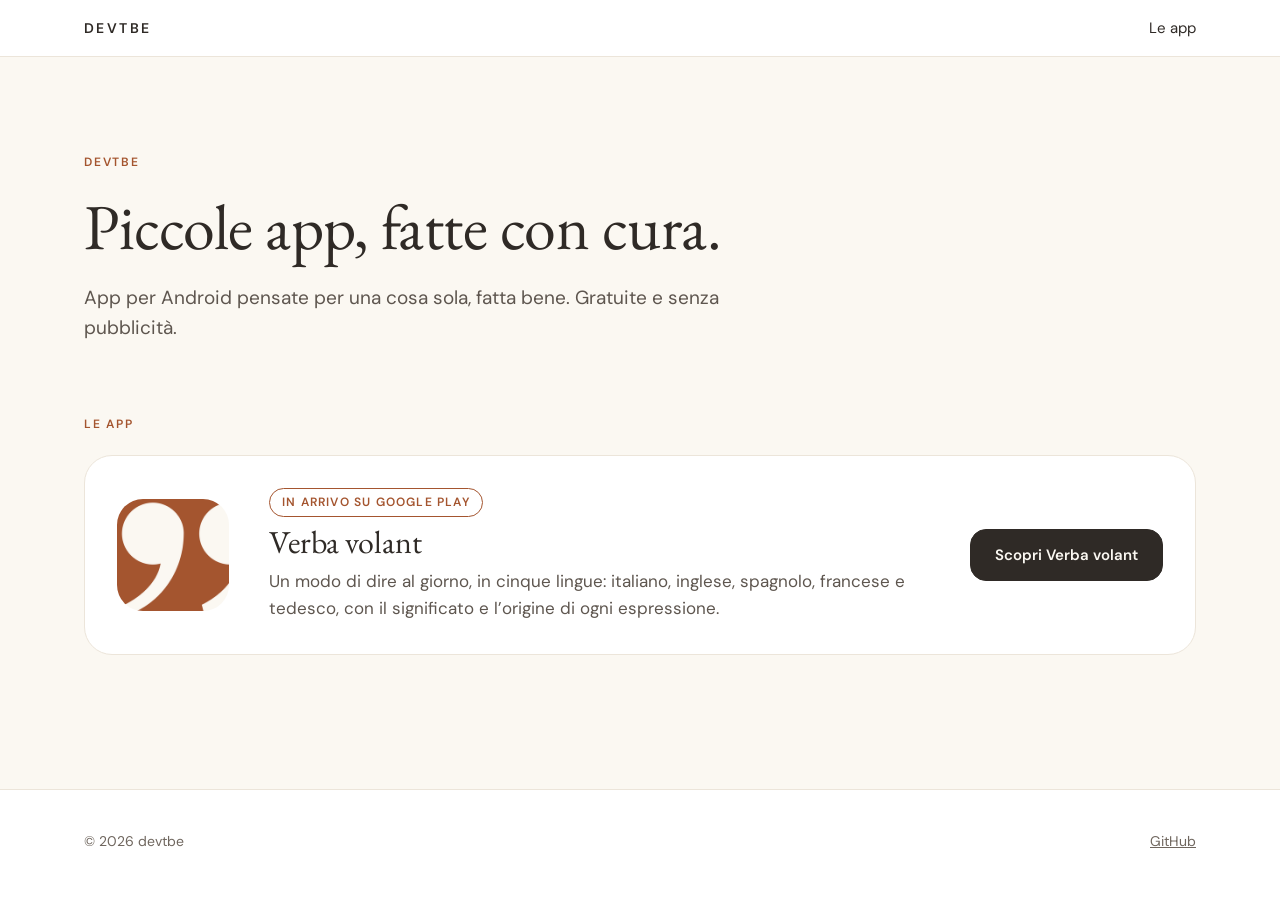
==== index.html @ 335cae1d "Sito devtbe: pagina principale, Verba volant e informativa sulla privacy Co-Authored-By: Claude Opus" ====
<!doctype html>
<html lang="it">
<head>
<meta charset="utf-8">
<meta name="viewport" content="width=device-width, initial-scale=1">
<title>devtbe — app per Android</title>
<meta name="description" content="Piccole app per Android, fatte con cura. Tra queste Verba volant, un modo di dire al giorno in cinque lingue.">
<link rel="icon" href="assets/apple-touch-icon.png">
<link rel="preconnect" href="https://fonts.googleapis.com">
<link rel="preconnect" href="https://fonts.gstatic.com" crossorigin>
<link href="https://fonts.googleapis.com/css2?family=EB+Garamond:ital@0;1&amp;family=DM+Sans:wght@400;500;600&amp;display=swap" rel="stylesheet">
<link rel="stylesheet" href="assets/stile.css">
<style>
.apertura { padding-top: 96px; padding-bottom: 72px; display: flex; flex-direction: column; gap: 20px; }
.apertura .corpo { max-width: 34em; font-size: 19px; }
.app { display: flex; flex-wrap: wrap; align-items: center; gap: 28px 40px; padding: 32px; background: var(--bianco); border: 1px solid var(--linea); border-radius: 28px; margin-bottom: 96px; }
.app img { width: 112px; height: 112px; border-radius: 26px; }
.app .testo { flex: 1 1 360px; min-width: 0; display: flex; flex-direction: column; gap: 8px; }
.app .azioni { display: flex; flex-wrap: wrap; gap: 10px; }
.stato { display: inline-block; align-self: flex-start; font-size: 12px; font-weight: 600; letter-spacing: 1.2px; text-transform: uppercase; color: var(--accento); border: 1px solid var(--accento); border-radius: 999px; padding: 4px 12px; }
</style>
</head>
<body>
<header class="testata">
  <nav class="contenitore" aria-label="Principale">
    <a class="marchio" href="./"><span>devtbe</span></a>
    <div class="voci">
      <a href="#app">Le app</a>
    </div>
  </nav>
</header>

<main>
  <section class="contenitore apertura">
    <p class="occhiello">devtbe</p>
    <h1 class="titolo grande">Piccole app, fatte con cura.</h1>
    <p class="corpo">App per Android pensate per una cosa sola, fatta bene. Gratuite e senza pubblicità.</p>
  </section>

  <section id="app" class="contenitore" aria-labelledby="titolo-app">
    <h2 id="titolo-app" class="occhiello" style="margin-bottom: 20px">Le app</h2>

    <article class="app">
      <img src="assets/verbavolant-icona.png" alt="Icona di Verba volant" width="112" height="112">
      <div class="testo">
        <span class="stato">In arrivo su Google Play</span>
        <h3 class="titolo piccolo" style="font-size: 32px">Verba volant</h3>
        <p class="corpo">Un modo di dire al giorno, in cinque lingue: italiano, inglese, spagnolo, francese e tedesco, con il significato e l’origine di ogni espressione.</p>
      </div>
      <div class="azioni">
        <a class="pulsante" href="verbavolant/">Scopri Verba volant</a>
      </div>
    </article>
  </section>
</main>

<footer class="piede">
  <div class="contenitore">
    <span>© 2026 devtbe</span>
    <a href="https://github.com/devtbe">GitHub</a>
  </div>
</footer>
</body>
</html>
---- assets/stile.css ----
/* devtbe — stile comune a tutte le pagine */
:root {
  --sfondo: #FBF8F2;
  --bianco: #FFFFFF;
  --carta: #F3ECE1;
  --inchiostro: #2F2A26;
  --testo: #5E564F;
  --tenue: #6F665E;
  --lieve: #8F857B;
  --linea: #ECE5DA;
  --filo: #CFC4B6;
  --accento: #A4552F;
  --accento-scuro: #7E3F21;
  --serif: 'EB Garamond', Georgia, serif;
  --sans: 'DM Sans', system-ui, sans-serif;
}

* { box-sizing: border-box; }
html { scroll-behavior: smooth; -webkit-text-size-adjust: 100%; }
body { margin: 0; background: var(--sfondo); color: var(--inchiostro); font-family: var(--sans); font-size: 16px; line-height: 1.6; }
/* il piede resta in fondo anche nelle pagine corte */
body { display: flex; flex-direction: column; min-height: 100vh; }
main { flex: 1 0 auto; }
img, svg { display: block; }
a { color: var(--accento); }
a:hover { color: var(--accento-scuro); }
:focus-visible { outline: 2px solid var(--accento); outline-offset: 3px; border-radius: 4px; }

.contenitore { max-width: 1160px; margin: 0 auto; padding-left: 24px; padding-right: 24px; }
.stretto { max-width: 760px; }

/* intestazione */
.testata { background: var(--bianco); border-bottom: 1px solid var(--linea); }
.testata nav { display: flex; flex-wrap: wrap; align-items: center; justify-content: space-between; gap: 12px 24px; padding-top: 16px; padding-bottom: 16px; }
.marchio { display: flex; align-items: center; gap: 12px; color: var(--inchiostro); text-decoration: none; }
.marchio:hover { color: var(--inchiostro); }
.marchio span { font-weight: 600; font-size: 14px; letter-spacing: 2.4px; text-transform: uppercase; }
.voci { display: flex; flex-wrap: wrap; align-items: center; gap: 6px 26px; font-size: 15px; }
.voci a { color: var(--inchiostro); text-decoration: none; }
.voci a:hover { color: var(--accento); }

/* pulsanti */
.pulsante { display: inline-flex; align-items: center; gap: 10px; min-height: 52px; padding: 0 24px; border-radius: 16px; background: var(--inchiostro); color: var(--sfondo); text-decoration: none; font-weight: 600; font-size: 15px; border: 1px solid var(--inchiostro); }
.pulsante:hover { color: var(--sfondo); background: #1F1B18; }
.pulsante.chiaro { background: transparent; color: var(--inchiostro); border-color: var(--filo); font-weight: 500; }
.pulsante.chiaro:hover { border-color: var(--inchiostro); }
.pulsante.piccolo { min-height: 44px; padding: 0 18px; border-radius: 999px; font-weight: 500; }

/* testi */
.occhiello { margin: 0; font-size: 12px; font-weight: 600; letter-spacing: 1.8px; text-transform: uppercase; color: var(--accento); }
.titolo { margin: 0; font-family: var(--serif); font-weight: 400; line-height: 1.1; }
.titolo.grande { font-size: clamp(42px, 5vw, 68px); letter-spacing: -0.5px; }
.titolo.medio { font-size: clamp(32px, 3.6vw, 46px); line-height: 1.12; }
.titolo.piccolo { font-size: 26px; }
.corpo { margin: 0; color: var(--testo); font-size: 17px; line-height: 1.6; }
.nota { margin: 0; color: var(--tenue); font-size: 14px; }

/* piede */
.piede { background: var(--bianco); border-top: 1px solid var(--linea); }
.piede .contenitore { display: flex; flex-wrap: wrap; gap: 24px 64px; justify-content: space-between; padding-top: 40px; padding-bottom: 48px; font-size: 14px; color: var(--tenue); }
.piede a { color: var(--tenue); }
.piede a:hover { color: var(--accento); }
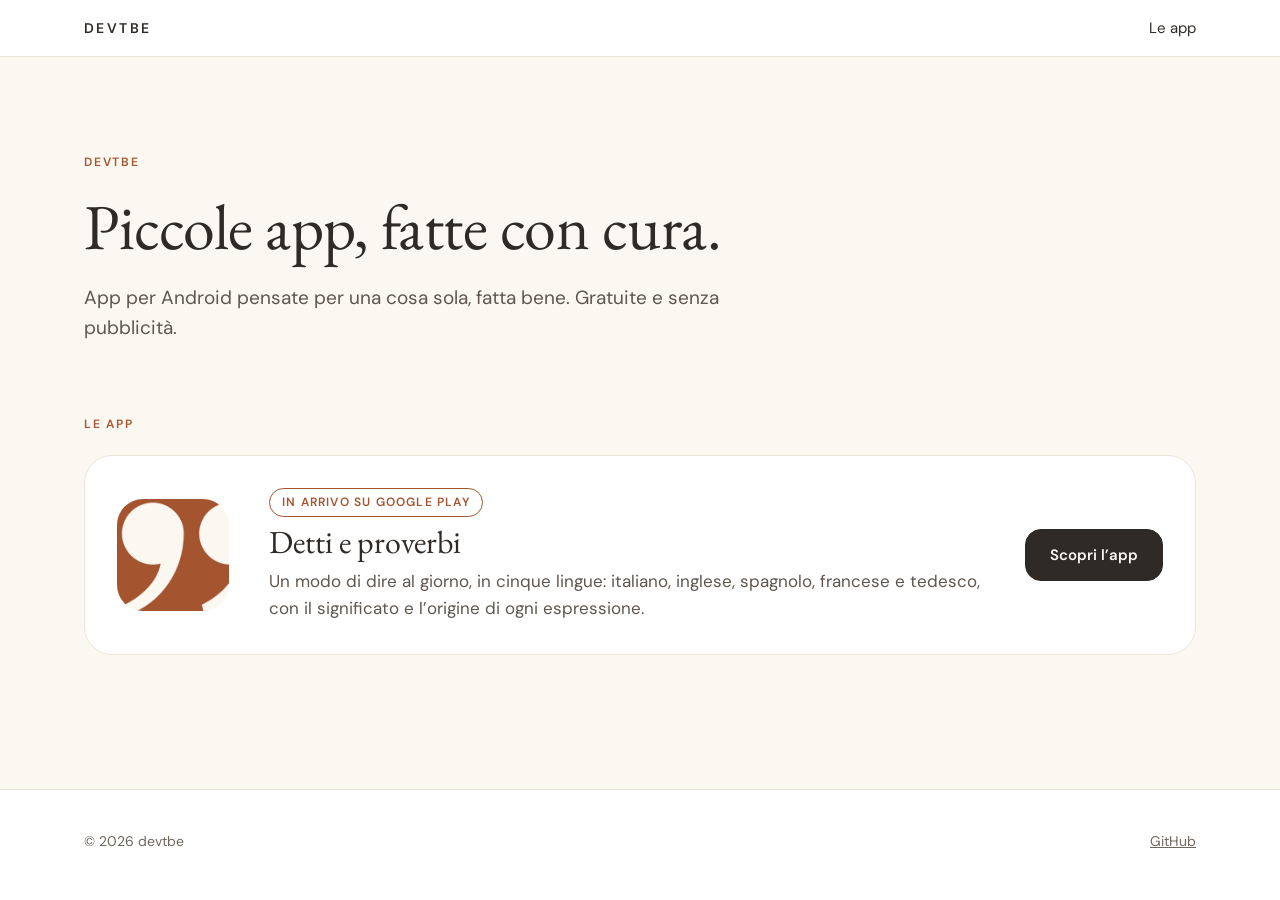
==== commit fbe4411c: "Nuovo nome dell'app: «Detti e proverbi» al posto di «Verba volant» L'indirizzo /verbavolant/ resta u" ====
--- a/index.html
+++ b/index.html
@@ -4,7 +4,7 @@
 <meta charset="utf-8">
 <meta name="viewport" content="width=device-width, initial-scale=1">
 <title>devtbe — app per Android</title>
-<meta name="description" content="Piccole app per Android, fatte con cura. Tra queste Verba volant, un modo di dire al giorno in cinque lingue.">
+<meta name="description" content="Piccole app per Android, fatte con cura. Tra queste Detti e proverbi, un modo di dire al giorno in cinque lingue.">
 <link rel="icon" href="assets/apple-touch-icon.png">
 <link rel="preconnect" href="https://fonts.googleapis.com">
 <link rel="preconnect" href="https://fonts.gstatic.com" crossorigin>
@@ -41,14 +41,14 @@
     <h2 id="titolo-app" class="occhiello" style="margin-bottom: 20px">Le app</h2>
 
     <article class="app">
-      <img src="assets/verbavolant-icona.png" alt="Icona di Verba volant" width="112" height="112">
+      <img src="assets/verbavolant-icona.png" alt="Icona di Detti e proverbi" width="112" height="112">
       <div class="testo">
         <span class="stato">In arrivo su Google Play</span>
-        <h3 class="titolo piccolo" style="font-size: 32px">Verba volant</h3>
+        <h3 class="titolo piccolo" style="font-size: 32px">Detti e proverbi</h3>
         <p class="corpo">Un modo di dire al giorno, in cinque lingue: italiano, inglese, spagnolo, francese e tedesco, con il significato e l’origine di ogni espressione.</p>
       </div>
       <div class="azioni">
-        <a class="pulsante" href="verbavolant/">Scopri Verba volant</a>
+        <a class="pulsante" href="verbavolant/">Scopri l’app</a>
       </div>
     </article>
   </section>
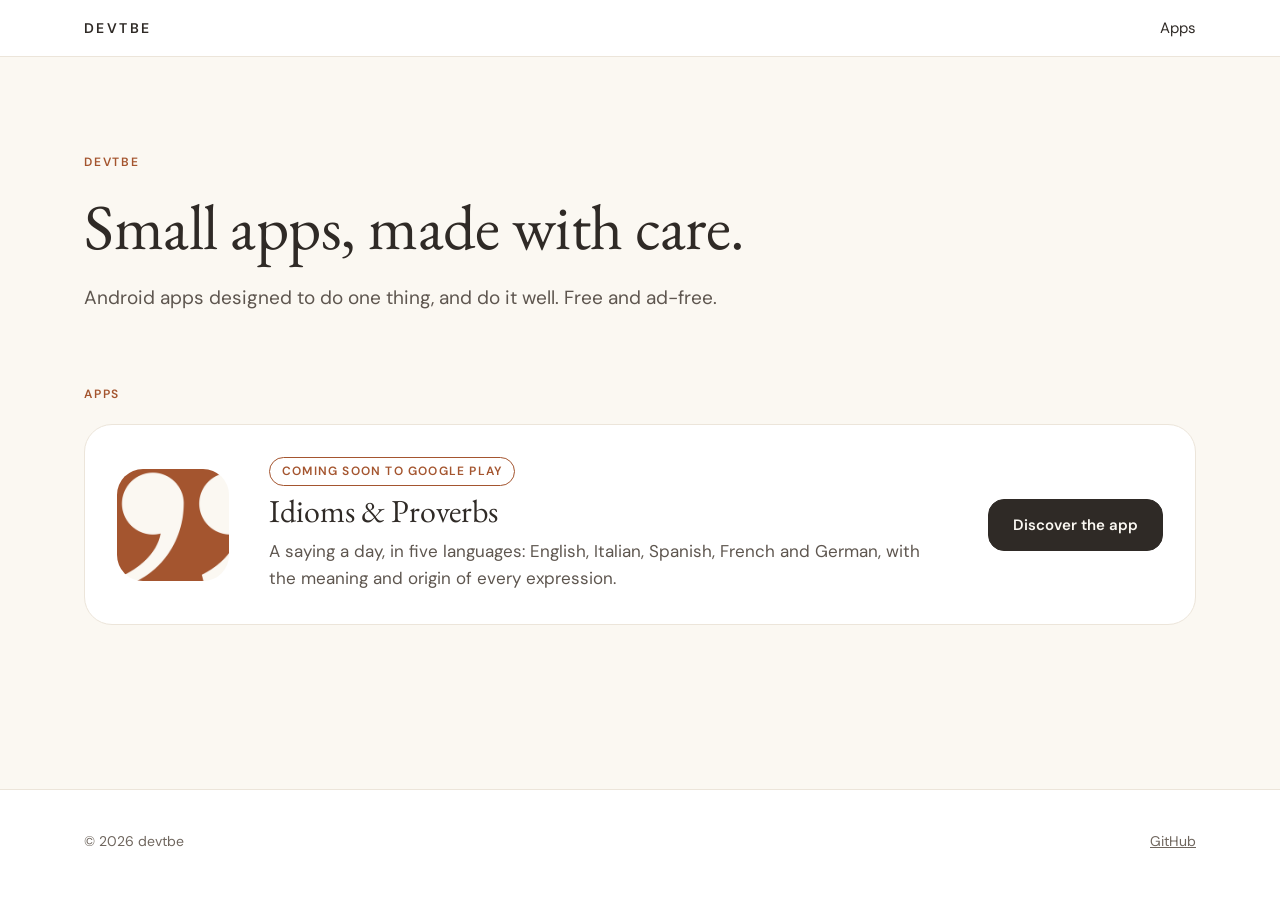
==== commit 13df7763: "Sito in inglese: home, pagina dell'app e privacy Scelta di Tom: solo inglese (la scheda Play ha l'in" ====
--- a/index.html
+++ b/index.html
@@ -1,10 +1,10 @@
 <!doctype html>
-<html lang="it">
+<html lang="en">
 <head>
 <meta charset="utf-8">
 <meta name="viewport" content="width=device-width, initial-scale=1">
-<title>devtbe — app per Android</title>
-<meta name="description" content="Piccole app per Android, fatte con cura. Tra queste Detti e proverbi, un modo di dire al giorno in cinque lingue.">
+<title>devtbe — apps for Android</title>
+<meta name="description" content="Small Android apps, made with care. Among them Idioms &amp; Proverbs, a saying a day in five languages.">
 <link rel="icon" href="assets/apple-touch-icon.png">
 <link rel="preconnect" href="https://fonts.googleapis.com">
 <link rel="preconnect" href="https://fonts.gstatic.com" crossorigin>
@@ -25,7 +25,7 @@
   <nav class="contenitore" aria-label="Principale">
     <a class="marchio" href="./"><span>devtbe</span></a>
     <div class="voci">
-      <a href="#app">Le app</a>
+      <a href="#app">Apps</a>
     </div>
   </nav>
 </header>
@@ -33,22 +33,22 @@
 <main>
   <section class="contenitore apertura">
     <p class="occhiello">devtbe</p>
-    <h1 class="titolo grande">Piccole app, fatte con cura.</h1>
-    <p class="corpo">App per Android pensate per una cosa sola, fatta bene. Gratuite e senza pubblicità.</p>
+    <h1 class="titolo grande">Small apps, made with care.</h1>
+    <p class="corpo">Android apps designed to do one thing, and do it well. Free and ad-free.</p>
   </section>
 
   <section id="app" class="contenitore" aria-labelledby="titolo-app">
-    <h2 id="titolo-app" class="occhiello" style="margin-bottom: 20px">Le app</h2>
+    <h2 id="titolo-app" class="occhiello" style="margin-bottom: 20px">Apps</h2>
 
     <article class="app">
-      <img src="assets/verbavolant-icona.png" alt="Icona di Detti e proverbi" width="112" height="112">
+      <img src="assets/verbavolant-icona.png" alt="Idioms &amp; Proverbs icon" width="112" height="112">
       <div class="testo">
-        <span class="stato">In arrivo su Google Play</span>
-        <h3 class="titolo piccolo" style="font-size: 32px">Detti e proverbi</h3>
-        <p class="corpo">Un modo di dire al giorno, in cinque lingue: italiano, inglese, spagnolo, francese e tedesco, con il significato e l’origine di ogni espressione.</p>
+        <span class="stato">Coming soon to Google Play</span>
+        <h3 class="titolo piccolo" style="font-size: 32px">Idioms &amp; Proverbs</h3>
+        <p class="corpo">A saying a day, in five languages: English, Italian, Spanish, French and German, with the meaning and origin of every expression.</p>
       </div>
       <div class="azioni">
-        <a class="pulsante" href="verbavolant/">Scopri l’app</a>
+        <a class="pulsante" href="proverbs/">Discover the app</a>
       </div>
     </article>
   </section>
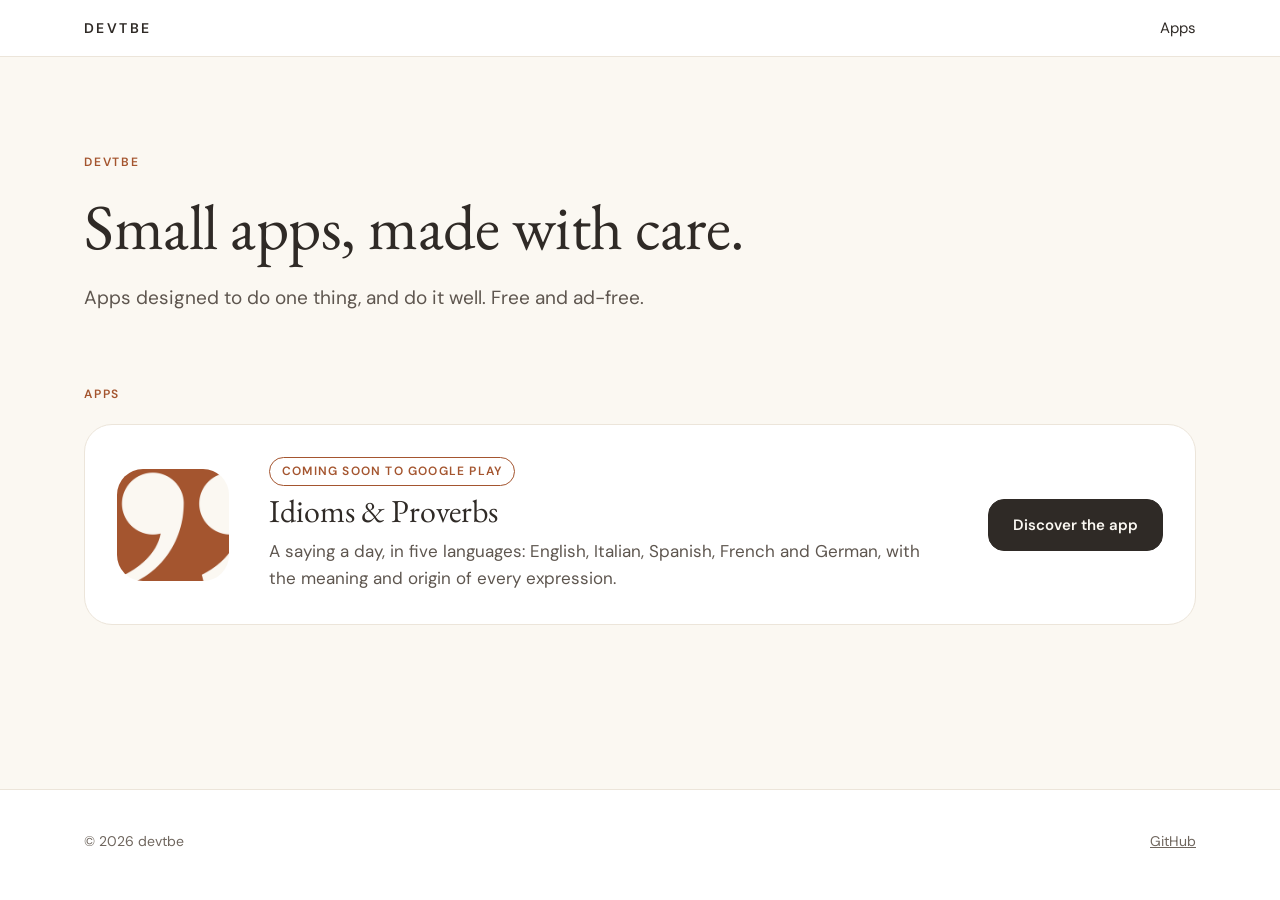
==== commit beeb5a3c: "Sito: l'app arriva anche su iPhone; privacy con i pagamenti App Store Co-Authored-By: Claude Opus 5." ====
--- a/index.html
+++ b/index.html
@@ -3,8 +3,8 @@
 <head>
 <meta charset="utf-8">
 <meta name="viewport" content="width=device-width, initial-scale=1">
-<title>devtbe — apps for Android</title>
-<meta name="description" content="Small Android apps, made with care. Among them Idioms &amp; Proverbs, a saying a day in five languages.">
+<title>devtbe — apps for Android and iPhone</title>
+<meta name="description" content="Small apps for Android and iPhone, made with care. Among them Idioms &amp; Proverbs, a saying a day in five languages.">
 <link rel="icon" href="assets/apple-touch-icon.png">
 <link rel="preconnect" href="https://fonts.googleapis.com">
 <link rel="preconnect" href="https://fonts.gstatic.com" crossorigin>
@@ -34,7 +34,7 @@
   <section class="contenitore apertura">
     <p class="occhiello">devtbe</p>
     <h1 class="titolo grande">Small apps, made with care.</h1>
-    <p class="corpo">Android apps designed to do one thing, and do it well. Free and ad-free.</p>
+    <p class="corpo">Apps designed to do one thing, and do it well. Free and ad-free.</p>
   </section>
 
   <section id="app" class="contenitore" aria-labelledby="titolo-app">
